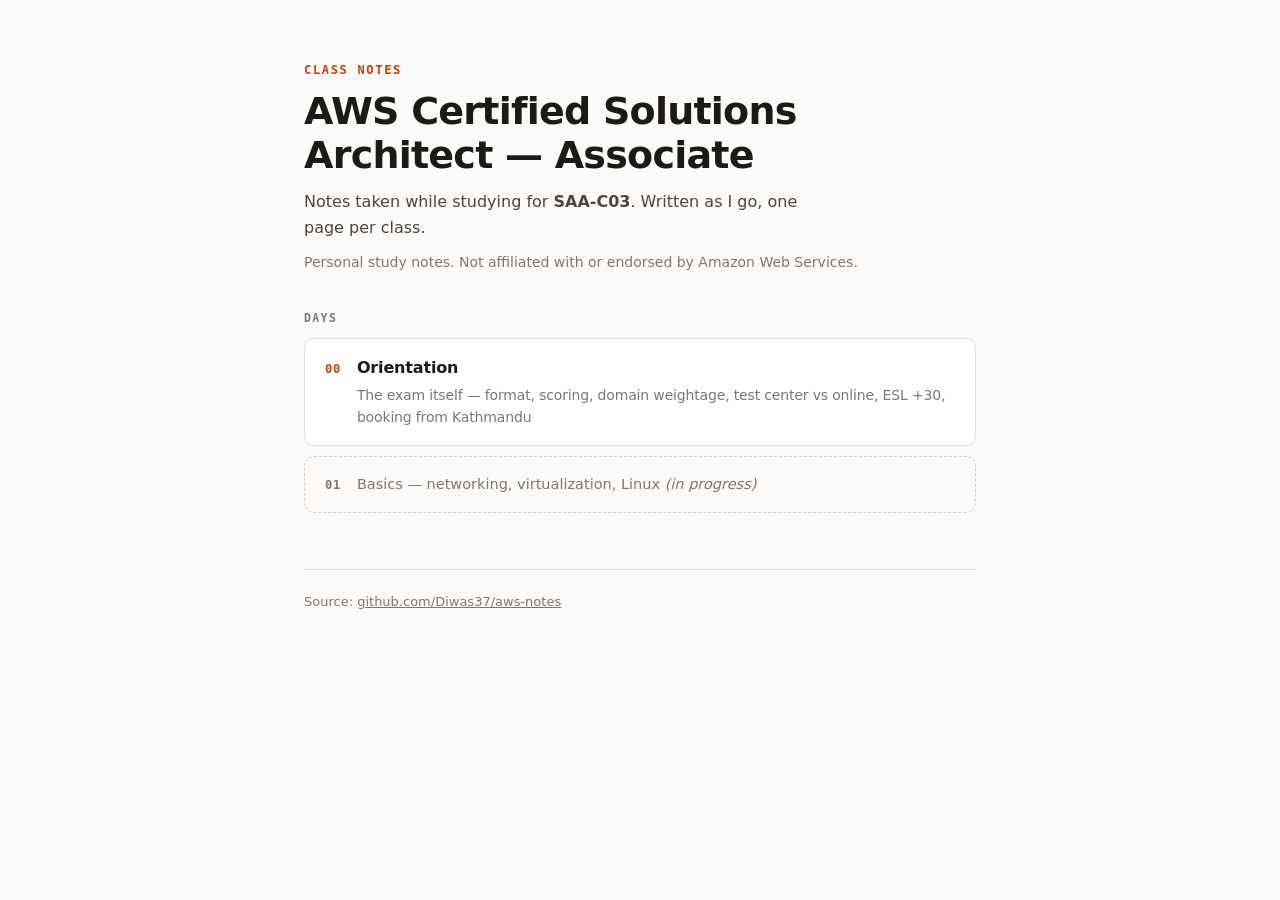
==== index.html @ 573d1ffc "Add Day 00 orientation notes for AWS SAA-C03 Covers exam format, scoring model, domain weightage, te" ====
<!doctype html>
<html lang="en">
<head>
<meta charset="utf-8">
<meta name="viewport" content="width=device-width, initial-scale=1">
<title>AWS SAA-C03 — Class Notes</title>
<style>
:root{
  --bg:#fbfaf8; --panel:#ffffff; --ink:#1c1a17; --ink-2:#4a4642; --ink-3:#7d7770;
  --line:#e5e0d8; --line-2:#d3ccc1; --accent:#c2410c; --accent-soft:#fff2ea;
  --mono:ui-monospace,"SF Mono",SFMono-Regular,Menlo,monospace;
}
@media (prefers-color-scheme:dark){
  :root:not([data-theme="light"]){
    --bg:#141312; --panel:#1c1b19; --ink:#f0ece6; --ink-2:#bdb6ac; --ink-3:#8b847a;
    --line:#2e2c28; --line-2:#403c36; --accent:#fb923c; --accent-soft:#2a1a10;
  }
}
:root[data-theme="dark"]{
  --bg:#141312; --panel:#1c1b19; --ink:#f0ece6; --ink-2:#bdb6ac; --ink-3:#8b847a;
  --line:#2e2c28; --line-2:#403c36; --accent:#fb923c; --accent-soft:#2a1a10;
}
*{box-sizing:border-box}
body{
  margin:0;background:var(--bg);color:var(--ink);
  font:16px/1.6 ui-sans-serif,system-ui,-apple-system,"Segoe UI",Inter,sans-serif;
  -webkit-font-smoothing:antialiased;
}
.wrap{max-width:720px;margin:0 auto;padding:64px 24px 96px}
.eyebrow{font:600 12px/1 var(--mono);letter-spacing:.14em;text-transform:uppercase;color:var(--accent);margin-bottom:14px}
h1{font-size:clamp(28px,5vw,38px);line-height:1.15;margin:0 0 12px;letter-spacing:-.02em}
.sub{color:var(--ink-2);margin:0 0 10px;max-width:52ch}
.note{color:var(--ink-3);font-size:14px;margin:0 0 40px}
h2{font:700 11.5px/1 var(--mono);letter-spacing:.12em;text-transform:uppercase;color:var(--ink-3);margin:40px 0 14px}
ul{list-style:none;padding:0;margin:0}
li{margin-bottom:10px}
a.day{
  display:flex;align-items:baseline;gap:16px;padding:16px 20px;
  border:1px solid var(--line);border-radius:10px;background:var(--panel);
  text-decoration:none;color:inherit;transition:border-color .12s,transform .12s;
}
a.day:hover{border-color:var(--accent);transform:translateX(2px)}
a.day .n{font:700 12px var(--mono);color:var(--accent);letter-spacing:.06em;flex:none;padding-top:2px}
a.day .t{font-weight:650;letter-spacing:-.01em}
a.day .d{display:block;font-weight:400;font-size:14px;color:var(--ink-3);margin-top:3px}
li.soon{
  display:flex;align-items:baseline;gap:16px;padding:16px 20px;
  border:1px dashed var(--line-2);border-radius:10px;color:var(--ink-3);font-size:14.5px;
}
li.soon .n{font:700 12px var(--mono);letter-spacing:.06em;flex:none;padding-top:2px}
footer{margin-top:56px;padding-top:22px;border-top:1px solid var(--line);font-size:13px;color:var(--ink-3)}
footer a{color:var(--ink-3)}
</style>
</head>
<body>
<div class="wrap">
  <div class="eyebrow">Class notes</div>
  <h1>AWS Certified Solutions Architect — Associate</h1>
  <p class="sub">Notes taken while studying for <strong>SAA-C03</strong>. Written as I go, one page per class.</p>
  <p class="note">Personal study notes. Not affiliated with or endorsed by Amazon Web Services.</p>

  <h2>Days</h2>
  <ul>
    <li>
      <a class="day" href="day-00-orientation.html">
        <span class="n">00</span>
        <span class="t">Orientation
          <span class="d">The exam itself — format, scoring, domain weightage, test center vs online, ESL +30, booking from Kathmandu</span>
        </span>
      </a>
    </li>
    <li class="soon"><span class="n">01</span><span>Basics — networking, virtualization, Linux <em>(in progress)</em></span></li>
  </ul>

  <footer>
    Source: <a href="https://github.com/Diwas37/aws-notes">github.com/Diwas37/aws-notes</a>
  </footer>
</div>
</body>
</html>
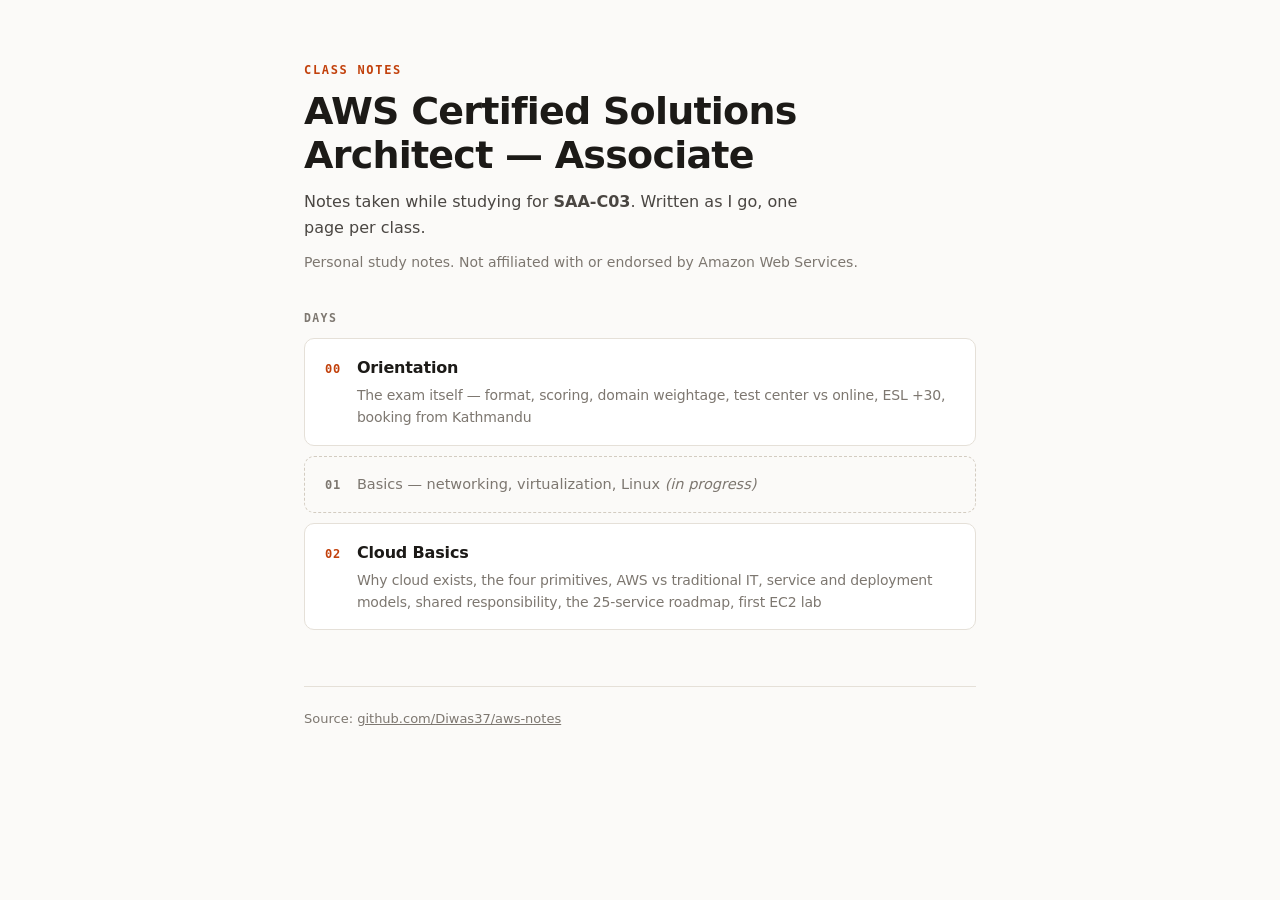
==== commit 9eea7adc: "Add Day 02 cloud basics, extract shared stylesheet, add imagery Day 02 covers the [02] Cloud Basic s" ====
--- a/index.html
+++ b/index.html
@@ -70,6 +70,14 @@
       </a>
     </li>
     <li class="soon"><span class="n">01</span><span>Basics — networking, virtualization, Linux <em>(in progress)</em></span></li>
+    <li>
+      <a class="day" href="day-02-cloud-basics.html">
+        <span class="n">02</span>
+        <span class="t">Cloud Basics
+          <span class="d">Why cloud exists, the four primitives, AWS vs traditional IT, service and deployment models, shared responsibility, the 25-service roadmap, first EC2 lab</span>
+        </span>
+      </a>
+    </li>
   </ul>
 
   <footer>
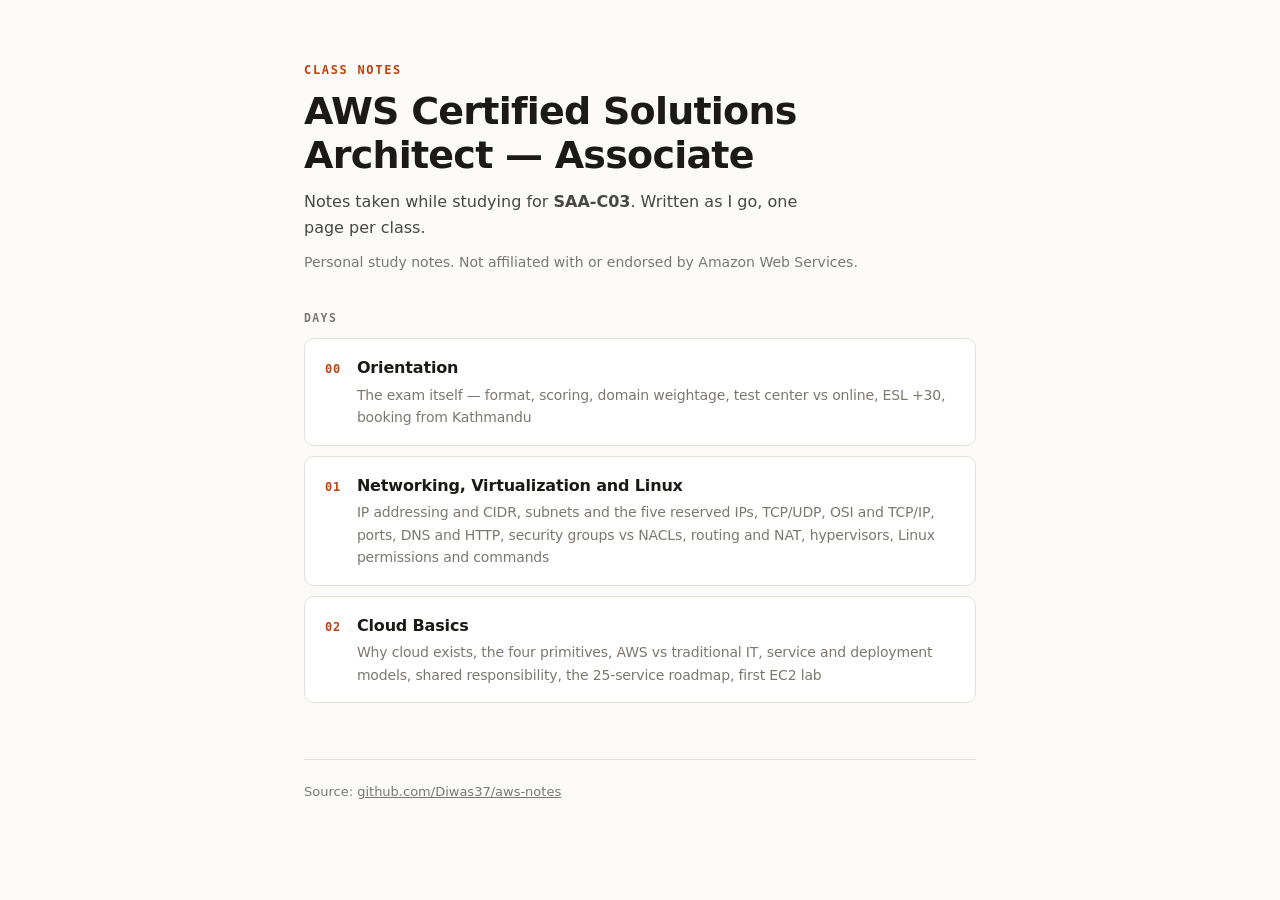
==== commit 3439f446: "Add Day 01: networking, virtualization and Linux Expands the [01] Basics outline from the class doc " ====
--- a/index.html
+++ b/index.html
@@ -69,7 +69,14 @@
         </span>
       </a>
     </li>
-    <li class="soon"><span class="n">01</span><span>Basics — networking, virtualization, Linux <em>(in progress)</em></span></li>
+    <li>
+      <a class="day" href="day-01-basics.html">
+        <span class="n">01</span>
+        <span class="t">Networking, Virtualization and Linux
+          <span class="d">IP addressing and CIDR, subnets and the five reserved IPs, TCP/UDP, OSI and TCP/IP, ports, DNS and HTTP, security groups vs NACLs, routing and NAT, hypervisors, Linux permissions and commands</span>
+        </span>
+      </a>
+    </li>
     <li>
       <a class="day" href="day-02-cloud-basics.html">
         <span class="n">02</span>
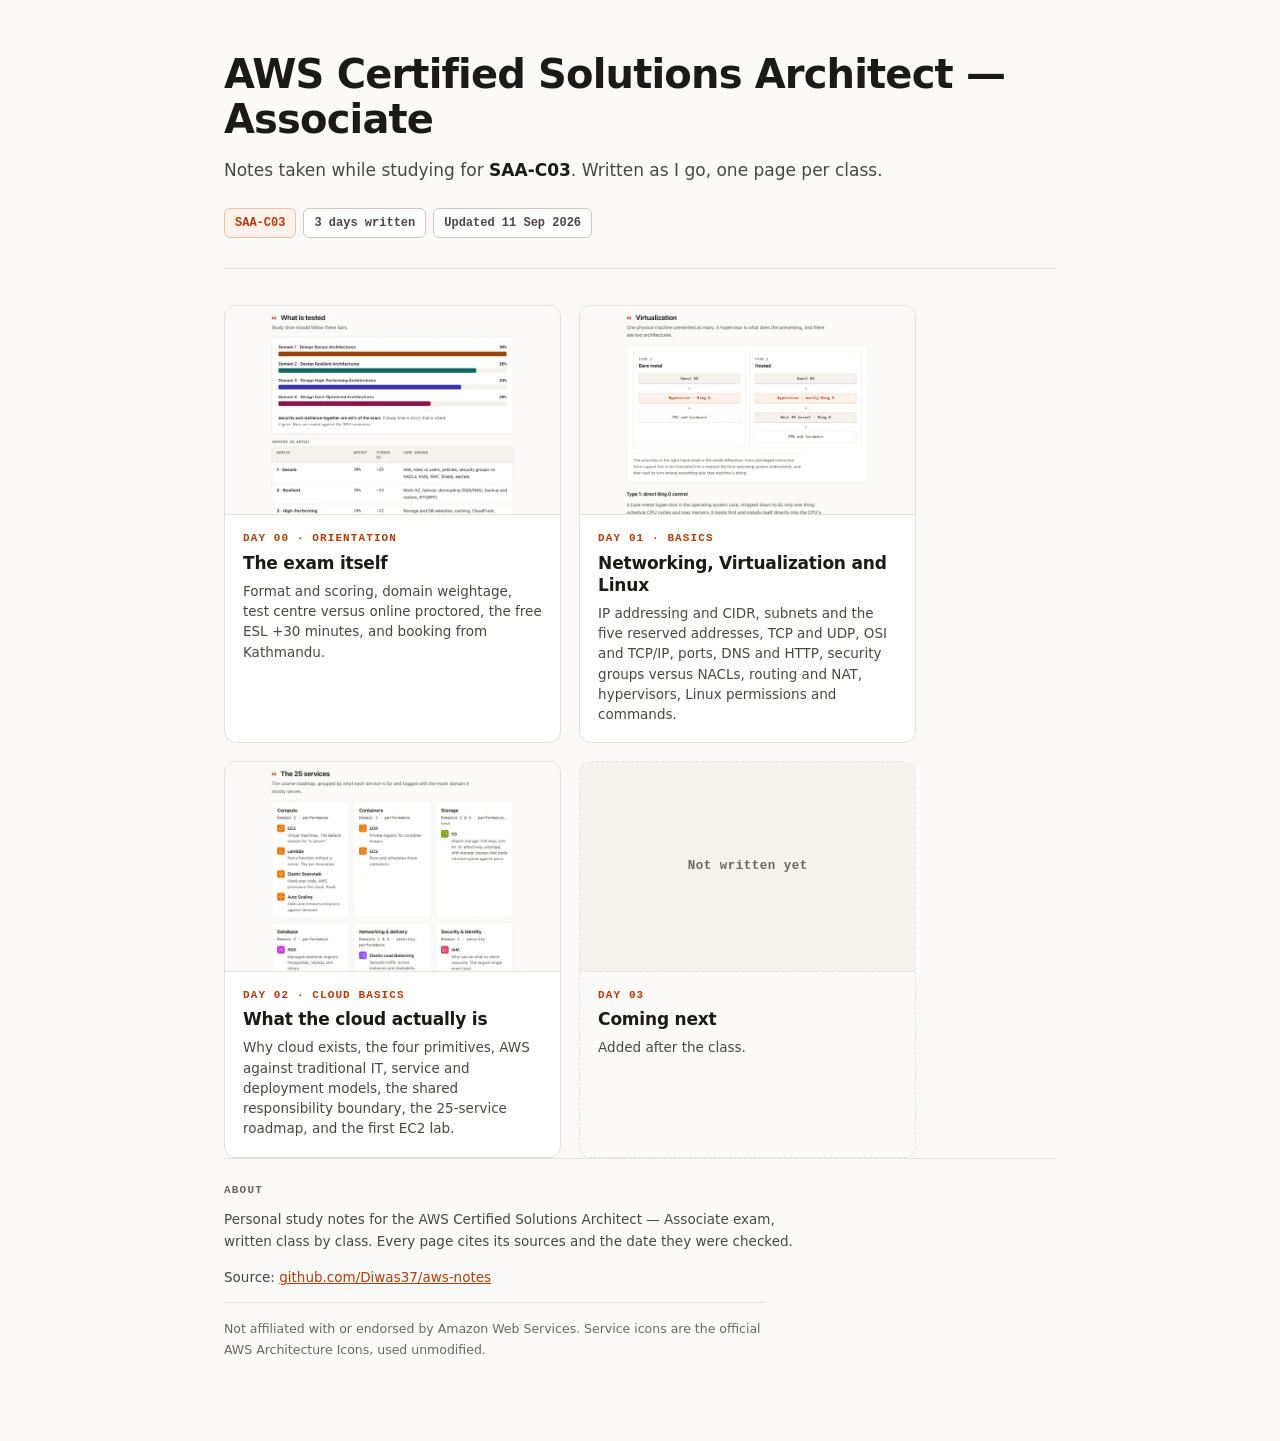
==== commit 68bd3e30: "Rebuild the index as a thumbnail gallery Each day is now a card with a real preview of its most dist" ====
--- a/index.html
+++ b/index.html
@@ -3,93 +3,93 @@
 <head>
 <meta charset="utf-8">
 <meta name="viewport" content="width=device-width, initial-scale=1">
+<meta name="color-scheme" content="light dark">
 <title>AWS SAA-C03 — Class Notes</title>
-<style>
-:root{
-  --bg:#fbfaf8; --panel:#ffffff; --ink:#1c1a17; --ink-2:#4a4642; --ink-3:#7d7770;
-  --line:#e5e0d8; --line-2:#d3ccc1; --accent:#c2410c; --accent-soft:#fff2ea;
-  --mono:ui-monospace,"SF Mono",SFMono-Regular,Menlo,monospace;
-}
-@media (prefers-color-scheme:dark){
-  :root:not([data-theme="light"]){
-    --bg:#141312; --panel:#1c1b19; --ink:#f0ece6; --ink-2:#bdb6ac; --ink-3:#8b847a;
-    --line:#2e2c28; --line-2:#403c36; --accent:#fb923c; --accent-soft:#2a1a10;
-  }
-}
-:root[data-theme="dark"]{
-  --bg:#141312; --panel:#1c1b19; --ink:#f0ece6; --ink-2:#bdb6ac; --ink-3:#8b847a;
-  --line:#2e2c28; --line-2:#403c36; --accent:#fb923c; --accent-soft:#2a1a10;
-}
-*{box-sizing:border-box}
-body{
-  margin:0;background:var(--bg);color:var(--ink);
-  font:16px/1.6 ui-sans-serif,system-ui,-apple-system,"Segoe UI",Inter,sans-serif;
-  -webkit-font-smoothing:antialiased;
-}
-.wrap{max-width:720px;margin:0 auto;padding:64px 24px 96px}
-.eyebrow{font:600 12px/1 var(--mono);letter-spacing:.14em;text-transform:uppercase;color:var(--accent);margin-bottom:14px}
-h1{font-size:clamp(28px,5vw,38px);line-height:1.15;margin:0 0 12px;letter-spacing:-.02em}
-.sub{color:var(--ink-2);margin:0 0 10px;max-width:52ch}
-.note{color:var(--ink-3);font-size:14px;margin:0 0 40px}
-h2{font:700 11.5px/1 var(--mono);letter-spacing:.12em;text-transform:uppercase;color:var(--ink-3);margin:40px 0 14px}
-ul{list-style:none;padding:0;margin:0}
-li{margin-bottom:10px}
-a.day{
-  display:flex;align-items:baseline;gap:16px;padding:16px 20px;
-  border:1px solid var(--line);border-radius:10px;background:var(--panel);
-  text-decoration:none;color:inherit;transition:border-color .12s,transform .12s;
-}
-a.day:hover{border-color:var(--accent);transform:translateX(2px)}
-a.day .n{font:700 12px var(--mono);color:var(--accent);letter-spacing:.06em;flex:none;padding-top:2px}
-a.day .t{font-weight:650;letter-spacing:-.01em}
-a.day .d{display:block;font-weight:400;font-size:14px;color:var(--ink-3);margin-top:3px}
-li.soon{
-  display:flex;align-items:baseline;gap:16px;padding:16px 20px;
-  border:1px dashed var(--line-2);border-radius:10px;color:var(--ink-3);font-size:14.5px;
-}
-li.soon .n{font:700 12px var(--mono);letter-spacing:.06em;flex:none;padding-top:2px}
-footer{margin-top:56px;padding-top:22px;border-top:1px solid var(--line);font-size:13px;color:var(--ink-3)}
-footer a{color:var(--ink-3)}
-</style>
+<link rel="stylesheet" href="notes.css">
 </head>
 <body>
+<a class="skip" href="#days">Skip to the day list</a>
 <div class="wrap">
-  <div class="eyebrow">Class notes</div>
+
+<header class="top" id="top">
   <h1>AWS Certified Solutions Architect — Associate</h1>
   <p class="sub">Notes taken while studying for <strong>SAA-C03</strong>. Written as I go, one page per class.</p>
-  <p class="note">Personal study notes. Not affiliated with or endorsed by Amazon Web Services.</p>
+  <div class="meta">
+    <span class="chip on">SAA-C03</span>
+    <span class="chip">3 days written</span>
+    <span class="chip">Updated 11 Sep 2026</span>
+  </div>
+</header>
 
-  <h2>Days</h2>
-  <ul>
-    <li>
-      <a class="day" href="day-00-orientation.html">
-        <span class="n">00</span>
-        <span class="t">Orientation
-          <span class="d">The exam itself — format, scoring, domain weightage, test center vs online, ESL +30, booking from Kathmandu</span>
-        </span>
-      </a>
-    </li>
-    <li>
-      <a class="day" href="day-01-basics.html">
-        <span class="n">01</span>
-        <span class="t">Networking, Virtualization and Linux
-          <span class="d">IP addressing and CIDR, subnets and the five reserved IPs, TCP/UDP, OSI and TCP/IP, ports, DNS and HTTP, security groups vs NACLs, routing and NAT, hypervisors, Linux permissions and commands</span>
-        </span>
-      </a>
-    </li>
-    <li>
-      <a class="day" href="day-02-cloud-basics.html">
-        <span class="n">02</span>
-        <span class="t">Cloud Basics
-          <span class="d">Why cloud exists, the four primitives, AWS vs traditional IT, service and deployment models, shared responsibility, the 25-service roadmap, first EC2 lab</span>
-        </span>
-      </a>
-    </li>
-  </ul>
+<main id="days">
 
-  <footer>
-    Source: <a href="https://github.com/Diwas37/aws-notes">github.com/Diwas37/aws-notes</a>
-  </footer>
+<ul class="days">
+  <li>
+    <a class="daycard" href="day-00-orientation.html">
+      <picture>
+        <source srcset="thumbs/day-00-dark.webp" media="(prefers-color-scheme: dark)">
+        <img class="shot" src="thumbs/day-00.webp" width="760" height="475" loading="lazy" decoding="async"
+             alt="Preview of the Day 00 page, showing the four exam domains as horizontal bars with their percentage weightings.">
+      </picture>
+      <span class="body">
+        <span class="num">Day 00 · Orientation</span>
+        <span class="t">The exam itself</span>
+        <span class="d">Format and scoring, domain weightage, test centre versus online proctored, the free ESL +30 minutes, and booking from Kathmandu.</span>
+      </span>
+    </a>
+  </li>
+
+  <li>
+    <a class="daycard" href="day-01-basics.html">
+      <picture>
+        <source srcset="thumbs/day-01-dark.webp" media="(prefers-color-scheme: dark)">
+        <img class="shot" src="thumbs/day-01.webp" width="760" height="475" loading="lazy" decoding="async"
+             alt="Preview of the Day 01 page, showing the Type 1 and Type 2 hypervisor stacks side by side.">
+      </picture>
+      <span class="body">
+        <span class="num">Day 01 · Basics</span>
+        <span class="t">Networking, Virtualization and Linux</span>
+        <span class="d">IP addressing and CIDR, subnets and the five reserved addresses, TCP and UDP, OSI and TCP/IP, ports, DNS and HTTP, security groups versus NACLs, routing and NAT, hypervisors, Linux permissions and commands.</span>
+      </span>
+    </a>
+  </li>
+
+  <li>
+    <a class="daycard" href="day-02-cloud-basics.html">
+      <picture>
+        <source srcset="thumbs/day-02-dark.webp" media="(prefers-color-scheme: dark)">
+        <img class="shot" src="thumbs/day-02.webp" width="760" height="475" loading="lazy" decoding="async"
+             alt="Preview of the Day 02 page, showing the 25-service roadmap as cards grouped by category with AWS service icons.">
+      </picture>
+      <span class="body">
+        <span class="num">Day 02 · Cloud Basics</span>
+        <span class="t">What the cloud actually is</span>
+        <span class="d">Why cloud exists, the four primitives, AWS against traditional IT, service and deployment models, the shared responsibility boundary, the 25-service roadmap, and the first EC2 lab.</span>
+      </span>
+    </a>
+  </li>
+
+  <li class="soon">
+    <div class="daycard">
+      <div class="placeholder">Not written yet</div>
+      <span class="body">
+        <span class="num">Day 03</span>
+        <span class="t">Coming next</span>
+        <span class="d">Added after the class.</span>
+      </span>
+    </div>
+  </li>
+</ul>
+
+</main>
+
+<footer>
+  <h2>About</h2>
+  <p>Personal study notes for the AWS Certified Solutions Architect — Associate exam, written class by class. Every page cites its sources and the date they were checked.</p>
+  <p>Source: <a href="https://github.com/Diwas37/aws-notes">github.com/Diwas37/aws-notes</a></p>
+  <p class="disc">Not affiliated with or endorsed by Amazon Web Services. Service icons are the official AWS Architecture Icons, used unmodified.</p>
+</footer>
+
 </div>
 </body>
 </html>
--- a/notes.css
+++ b/notes.css
@@ -0,0 +1,523 @@
+
+:root{
+  --bg:#fbfaf8; --panel:#ffffff; --sunk:#f5f2ed;
+  --ink:#1c1a17; --ink-2:#4a4642; --ink-3:#6b665e;
+  --line:#e5e0d8; --line-2:#cfc7bb; --swatch-line:#8f877c;
+  --accent:#b03c09; --accent-soft:#fdf1ea; --accent-line:#e8c3ac;
+
+  --d1:#9a4508; --d2:#0f6a63; --d3:#3b34b0; --d4:#8f1147;
+  --on-domain:#ffffff;
+
+  --good:#136c36; --good-soft:#ecf7ef; --good-line:#bcdfc7;
+  --note:#1a4bb8; --note-soft:#eef3fd; --note-line:#c3d3f2;
+  --caution:#8a5300; --caution-soft:#fdf4e3; --caution-line:#e8d3a8;
+  --danger:#a81f1f; --danger-soft:#fdf0ef; --danger-line:#eec4c1;
+
+  --mono:ui-monospace,"SF Mono",SFMono-Regular,Menlo,Consolas,monospace;
+  --sans:ui-sans-serif,system-ui,-apple-system,"Segoe UI",Inter,sans-serif;
+  --measure:68ch;
+}
+@media (prefers-color-scheme:dark){
+  :root:not([data-theme="light"]){
+    --bg:#141312; --panel:#1c1b19; --sunk:#232120;
+    --ink:#f0ece6; --ink-2:#c4bdb3; --ink-3:#948d82;
+    --line:#2e2c28; --line-2:#403c36; --swatch-line:#5f584f;
+    --accent:#fb923c; --accent-soft:#2a1a10; --accent-line:#5a3a20;
+
+    --d1:#f0a44a; --d2:#4fb3a5; --d3:#9095f7; --d4:#ec84b0;
+    --on-domain:#141312;
+
+    --good:#5cd68a; --good-soft:#12241a; --good-line:#2b5138;
+    --note:#88aefb; --note-soft:#141c2e; --note-line:#2c3f66;
+    --caution:#f0c250; --caution-soft:#241f0e; --caution-line:#4e421d;
+    --danger:#fa8a83; --danger-soft:#2a1513; --danger-line:#5c2c28;
+  }
+}
+:root[data-theme="dark"]{
+  --bg:#141312; --panel:#1c1b19; --sunk:#232120;
+  --ink:#f0ece6; --ink-2:#c4bdb3; --ink-3:#948d82;
+  --line:#2e2c28; --line-2:#403c36; --swatch-line:#5f584f;
+  --accent:#fb923c; --accent-soft:#2a1a10; --accent-line:#5a3a20;
+
+  --d1:#f0a44a; --d2:#4fb3a5; --d3:#9095f7; --d4:#ec84b0;
+  --on-domain:#141312;
+
+  --good:#5cd68a; --good-soft:#12241a; --good-line:#2b5138;
+  --note:#88aefb; --note-soft:#141c2e; --note-line:#2c3f66;
+  --caution:#f0c250; --caution-soft:#241f0e; --caution-line:#4e421d;
+  --danger:#fa8a83; --danger-soft:#2a1513; --danger-line:#5c2c28;
+}
+
+*{box-sizing:border-box}
+html{scroll-behavior:smooth}
+@media (prefers-reduced-motion:reduce){html{scroll-behavior:auto}}
+body{
+  margin:0;background:var(--bg);color:var(--ink);
+  font:16px/1.65 var(--sans);-webkit-font-smoothing:antialiased;
+}
+.wrap{max-width:880px;margin:0 auto;padding:0 24px 80px}
+p,ul,ol,.thesis{max-width:var(--measure)}
+
+a{color:var(--accent)}
+a:focus-visible,[tabindex]:focus-visible,summary:focus-visible{
+  outline:2px solid var(--accent);outline-offset:3px;border-radius:3px
+}
+.skip{
+  position:absolute;left:-9999px;top:0;background:var(--panel);color:var(--ink);
+  padding:12px 18px;border:1px solid var(--accent);border-radius:0 0 8px 0;z-index:10
+}
+.skip:focus{left:0}
+
+/* ---------- header ---------- */
+header.top{border-bottom:1px solid var(--line);margin-bottom:36px;padding:52px 0 30px}
+h1{font-size:clamp(29px,5vw,40px);line-height:1.12;margin:0 0 14px;letter-spacing:-.021em;max-width:30ch}
+.sub{color:var(--ink-2);font-size:17px;margin:0}
+.meta{display:flex;flex-wrap:wrap;gap:7px;margin-top:24px;max-width:none}
+.chip{
+  font:600 12px/1.35 var(--mono);padding:6px 10px;
+  border:1px solid var(--line-2);border-radius:6px;color:var(--ink-2);background:var(--panel)
+}
+.chip.on{border-color:var(--accent-line);color:var(--accent);background:var(--accent-soft);font-weight:700}
+
+/* ---------- do-this-week panel ---------- */
+.now{
+  border:1px solid var(--accent-line);background:var(--accent-soft);
+  border-radius:10px;padding:22px 24px;margin:0 0 34px
+}
+.now h2{
+  font-size:17px;font-weight:700;letter-spacing:-.01em;margin:0 0 4px;
+  color:var(--ink);text-transform:none;font-family:var(--sans)
+}
+.now p.lede{font-size:14px;color:var(--ink-2);margin:0 0 16px}
+.now ol{margin:0;padding-left:0;list-style:none;counter-reset:n;max-width:none}
+.now li{
+  counter-increment:n;position:relative;padding:0 0 11px 34px;font-size:15px;color:var(--ink-2)
+}
+.now li:last-child{padding-bottom:0}
+.now li::before{
+  content:counter(n);position:absolute;left:0;top:1px;width:22px;height:22px;border-radius:5px;
+  background:var(--accent);color:var(--bg);font:700 11px/22px var(--mono);text-align:center
+}
+.now li b{color:var(--ink);font-weight:650}
+.now a{font-size:13px;white-space:nowrap}
+
+/* ---------- toc ---------- */
+nav.toc{margin:0 0 46px;border-top:1px solid var(--line);padding-top:20px}
+nav.toc h2{
+  font:700 11px/1 var(--mono);letter-spacing:.11em;text-transform:uppercase;
+  color:var(--ink-3);margin:0 0 12px
+}
+nav.toc ol{list-style:none;padding:0;margin:0;columns:2;column-gap:32px;max-width:none}
+nav.toc li{margin-bottom:7px;break-inside:avoid;font-size:14px}
+nav.toc a{text-decoration:none;color:var(--ink-2);display:flex;gap:10px}
+nav.toc a:hover{color:var(--accent)}
+nav.toc .n{font:600 12px/1.5 var(--mono);color:var(--ink-3);flex:none}
+@media(max-width:620px){nav.toc ol{columns:1}}
+
+/* ---------- sections ---------- */
+section{margin:0 0 54px;scroll-margin-top:16px}
+h2{font-size:24px;font-weight:650;letter-spacing:-.017em;margin:0 0 6px;line-height:1.25}
+h2 .n{
+  font:700 14px/1 var(--mono);color:var(--accent);
+  display:inline-block;min-width:1.9em;vertical-align:2px
+}
+.thesis{color:var(--ink-2);font-size:16px;margin:0 0 20px}
+h3{font-size:16px;font-weight:650;margin:26px 0 10px;letter-spacing:-.01em}
+p{margin:0 0 14px;color:var(--ink-2)}
+strong{color:var(--ink);font-weight:650}
+.fine{font-size:13px;color:var(--ink-3);margin-top:-6px}
+
+/* ---------- tables ---------- */
+.tw{overflow-x:auto;margin:0 0 18px}
+table{
+  border-collapse:separate;border-spacing:0;width:100%;font-size:14.5px;
+  border:1px solid var(--line);border-radius:10px;background:var(--panel);overflow:hidden
+}
+caption{
+  text-align:left;padding:0 2px 8px;font:700 11px/1.4 var(--mono);
+  letter-spacing:.09em;text-transform:uppercase;color:var(--ink-3)
+}
+th,td{text-align:left;padding:11px 16px;border-bottom:1px solid var(--line);vertical-align:top}
+caption+*>tr:first-child>*,thead+tbody>tr:first-child>*{border-top:none}
+thead th{
+  font:700 11.5px/1.4 var(--mono);letter-spacing:.07em;text-transform:uppercase;
+  color:var(--ink-3);background:var(--sunk)
+}
+tbody tr:last-child td,tbody tr:last-child th{border-bottom:none}
+th[scope=row]{font-weight:650;color:var(--ink);width:32%}
+.mono{font-family:var(--mono);font-size:13.5px}
+.big{font-family:var(--mono);font-weight:700;font-size:16px;color:var(--accent)}
+
+/* level pill inside the traps table */
+.lvl{
+  display:inline-block;font:700 11px/1.3 var(--mono);letter-spacing:.08em;
+  padding:4px 8px;border-radius:4px;border:1px solid;white-space:nowrap
+}
+.lvl.danger{color:var(--danger);border-color:var(--danger-line);background:var(--danger-soft)}
+.lvl.caution{color:var(--caution);border-color:var(--caution-line);background:var(--caution-soft)}
+
+/* ---------- callouts ---------- */
+.call{
+  border:1px solid;border-radius:9px;padding:15px 18px;margin:0 0 18px;
+  font-size:14.5px;max-width:none
+}
+.call>*{max-width:var(--measure)}
+.call p{margin:0 0 9px;color:var(--ink-2)}
+.call p:last-child{margin:0}
+.call .lbl{display:block;font:700 13.5px/1.5 var(--sans);letter-spacing:0;margin-bottom:9px}
+.call .lbl .tag{
+  display:inline-block;padding:3px 8px;margin-right:9px;border-radius:4px;
+  border:1px solid currentColor;font:700 11px/1.4 var(--mono);
+  letter-spacing:.08em;text-transform:uppercase;vertical-align:1px
+}
+.call.note{border-color:var(--note-line);background:var(--note-soft)}
+.call.note .lbl{color:var(--note)}
+.call.caution{border-color:var(--caution-line);background:var(--caution-soft)}
+.call.caution .lbl{color:var(--caution)}
+.call.danger{border-color:var(--danger-line);background:var(--danger-soft)}
+.call.danger .lbl{color:var(--danger)}
+.call.good{border-color:var(--good-line);background:var(--good-soft)}
+.call.good .lbl{color:var(--good)}
+
+/* ---------- figures ---------- */
+figure{margin:0 0 20px;padding:22px;border:1px solid var(--line);border-radius:10px;background:var(--panel)}
+figcaption{
+  margin-top:16px;padding-top:13px;border-top:1px solid var(--line);
+  font-size:13.5px;color:var(--ink-2);max-width:var(--measure)
+}
+
+/* question grid */
+.qgrid{display:grid;grid-template-columns:repeat(10,1fr);gap:5px}
+.qgrid i{aspect-ratio:1;border-radius:3px;display:block;print-color-adjust:exact;-webkit-print-color-adjust:exact}
+.qgrid i.s{background:var(--accent)}
+.qgrid i.u{background:transparent;border:1.5px dashed var(--swatch-line)}
+.legend{display:flex;flex-wrap:wrap;gap:8px 20px;margin-top:16px;font-size:13.5px;color:var(--ink-2)}
+.legend span{display:flex;align-items:center;gap:8px}
+.sw{width:13px;height:13px;border-radius:3px;flex:none;print-color-adjust:exact;-webkit-print-color-adjust:exact}
+.sw.s{background:var(--accent)}
+.sw.u{border:1.5px dashed var(--swatch-line)}
+
+/* score scale */
+.scale{margin:6px 0 0}
+.scale .track{display:flex;height:30px;border-radius:5px;overflow:hidden;border:1px solid var(--line-2)}
+.scale .fail,.scale .pass{
+  display:flex;align-items:center;justify-content:center;
+  font:700 11.5px/1 var(--mono);letter-spacing:.09em;print-color-adjust:exact;-webkit-print-color-adjust:exact
+}
+.scale .fail{width:68.9%;background:var(--danger-soft);color:var(--danger);border-right:2px solid var(--good)}
+.scale .pass{width:31.1%;background:var(--good-soft);color:var(--good)}
+.scale .marks{display:flex;justify-content:space-between;margin-top:8px;font:600 12px/1 var(--mono);color:var(--ink-3)}
+.scale .thresh{
+  margin-top:9px;font:700 12px/1 var(--mono);color:var(--good);
+  padding-left:calc(68.9% - 3.4em)
+}
+@media(max-width:560px){.scale .thresh{padding-left:0}}
+
+/* domain bars */
+.bars{display:flex;flex-direction:column;gap:14px}
+.bars .row{display:grid;grid-template-columns:1fr auto;gap:4px 12px;align-items:baseline}
+.bars .name{font-size:14px;font-weight:600;color:var(--ink)}
+.bars .pct{font:700 14px/1 var(--mono);color:var(--ink)}
+.bars .track{grid-column:1/-1;height:16px;border-radius:4px;background:var(--sunk);overflow:hidden}
+.bars .fill{height:100%;border-radius:4px;print-color-adjust:exact;-webkit-print-color-adjust:exact}
+
+/* esl timeline */
+.tl{display:flex;flex-direction:column;gap:16px}
+.tl .row{display:grid;grid-template-columns:1fr auto;gap:5px 12px;align-items:baseline}
+.tl .name{font-size:14px;font-weight:600;color:var(--ink)}
+.tl .val{font:700 14px/1 var(--mono);color:var(--ink)}
+.tl .track{grid-column:1/-1;display:flex;height:18px;border-radius:4px;overflow:hidden;background:var(--sunk)}
+.tl .base,.tl .extra{print-color-adjust:exact;-webkit-print-color-adjust:exact;display:flex;align-items:center;padding-left:9px;font:700 11px/1 var(--mono)}
+.tl .base{background:var(--ink-3)}
+.tl .row.on .base{background:var(--accent)}
+.tl .extra{background:var(--good);color:var(--bg)}
+
+/* ---------- cards ---------- */
+.cols{display:grid;grid-template-columns:1fr 1fr;gap:14px;margin:0 0 18px}
+@media(max-width:640px){.cols{grid-template-columns:1fr}}
+.card{border:1px solid var(--line);border-radius:10px;padding:18px;background:var(--panel)}
+.card h3{margin:0 0 13px;font-size:16px;letter-spacing:-.01em}
+.card h3 .w{display:block;font:700 11px/1.6 var(--mono);letter-spacing:.09em;text-transform:uppercase;color:var(--ink-3)}
+.card ul{margin:0;padding-left:17px;font-size:14px;color:var(--ink-2)}
+.card li{margin-bottom:8px}
+.card li:last-child{margin-bottom:0}
+
+/* ---------- lists ---------- */
+ol.steps{counter-reset:s;list-style:none;padding:0;margin:0 0 18px}
+ol.steps li{counter-increment:s;position:relative;padding:0 0 14px 38px;font-size:14.5px;color:var(--ink-2)}
+ol.steps li::before{
+  content:counter(s);position:absolute;left:0;top:0;width:24px;height:24px;border-radius:5px;
+  background:var(--accent-soft);color:var(--accent);font:700 11.5px/22px var(--mono);
+  text-align:center;border:1px solid var(--accent-line)
+}
+ol.steps li b{color:var(--ink)}
+ul.tick{list-style:none;padding:0;margin:0 0 18px}
+ul.tick li{position:relative;padding:0 0 10px 24px;font-size:14.5px;color:var(--ink-2)}
+ul.tick li::before{content:"";position:absolute;left:2px;top:.62em;width:7px;height:7px;border-radius:50%;background:var(--accent)}
+
+.top-link{display:inline-block;margin-top:6px;font:600 12px/1 var(--mono);color:var(--ink-3);text-decoration:none}
+.top-link:hover{color:var(--accent)}
+
+footer{border-top:1px solid var(--line);padding-top:26px;font-size:13.5px;color:var(--ink-2)}
+footer h2{font:700 11px/1 var(--mono);letter-spacing:.11em;text-transform:uppercase;color:var(--ink-3);margin:0 0 12px}
+footer ol{padding-left:20px;margin:0 0 20px}
+footer li{margin-bottom:6px}
+footer .disc{font-size:12.5px;color:var(--ink-3);border-top:1px solid var(--line);padding-top:16px;margin:0}
+
+/* ---------- mobile: stack tables ---------- */
+@media(max-width:640px){
+  .wrap{padding:0 18px 64px}
+  section{margin-bottom:44px}
+  .tw{border:none;border-radius:0;background:none;overflow:visible}
+  table,tbody,tr,td,th,caption{display:block;width:auto}
+  table{border:none;background:none;border-radius:0;overflow:visible}
+  thead{position:absolute;width:1px;height:1px;overflow:hidden;clip:rect(0 0 0 0);white-space:nowrap}
+  caption{padding:0 0 10px}
+  tbody tr{
+    border:1px solid var(--line);border-radius:9px;background:var(--panel);
+    padding:4px 0;margin-bottom:10px
+  }
+  tbody tr:last-child{margin-bottom:0}
+  td,th[scope=row]{border-bottom:none;padding:7px 15px;width:auto}
+  th[scope=row]{padding-top:12px;font-size:15px}
+  /* label each cell in the 3-col tables */
+  td[data-l]::before{
+    content:attr(data-l);display:block;font:700 10px/1.5 var(--mono);
+    letter-spacing:.09em;text-transform:uppercase;color:var(--ink-3);margin-bottom:2px
+  }
+  td:last-child{padding-bottom:12px}
+}
+
+/* ---------- print ---------- */
+@media print{
+  :root,:root[data-theme="dark"]{
+    --bg:#fff; --panel:#fff; --sunk:#f2f2f2;
+    --ink:#000; --ink-2:#1a1a1a; --ink-3:#4a4a4a;
+    --line:#c9c9c9; --line-2:#9a9a9a; --swatch-line:#666;
+    --accent:#8a2f06; --accent-soft:#fbf1eb; --accent-line:#c9a084;
+    --d1:#8a3d07; --d2:#0d5c56; --d3:#332c9c; --d4:#7d0f3e; --on-domain:#fff;
+    --good:#0d5a2c; --good-soft:#eef6f0; --good-line:#a8c9b3;
+    --note:#123a94; --note-soft:#eef2fb; --note-line:#aec2ea;
+    --caution:#6d4200; --caution-soft:#fbf5e8; --caution-line:#d8c197;
+    --danger:#8c1616; --danger-soft:#fcf0ef; --danger-line:#dfb3af;
+  }
+  body{font-size:10.5pt;background:#fff}
+  .wrap{max-width:none;padding:0}
+  .skip,nav.toc,.top-link{display:none}
+  a{color:#000;text-decoration:underline}
+  footer a[href^="http"]::after{content:" (" attr(href) ")";font:400 8.5pt var(--mono);color:#444;word-break:break-all}
+  figure,.call,.card,.now,tbody tr,.tw{break-inside:avoid}
+  h2,h3{break-after:avoid}
+  section{break-inside:auto}
+  *{print-color-adjust:exact;-webkit-print-color-adjust:exact}
+}
+
+/* ============================================================
+   Components added for Day 02
+   ============================================================ */
+
+/* responsibility pills — extends .lvl */
+.lvl.you{color:var(--accent);border-color:var(--accent-line);background:var(--accent-soft)}
+.lvl.prov{color:var(--good);border-color:var(--good-line);background:var(--good-soft)}
+
+/* three-up card grid */
+.cols.three{grid-template-columns:repeat(3,1fr)}
+@media(max-width:860px){.cols.three{grid-template-columns:repeat(2,1fr)}}
+@media(max-width:640px){.cols.three{grid-template-columns:1fr}}
+
+/* service group cards */
+.card .dom{
+  display:block;font:600 13px/1.5 var(--mono);letter-spacing:.01em;
+  color:var(--ink-3);margin-top:3px
+}
+dl.svc{margin:0;font-size:14px}
+dl.svc dt{font-weight:650;color:var(--ink);margin-top:11px}
+dl.svc dt:first-child{margin-top:0}
+dl.svc dd{margin:1px 0 0;color:var(--ink-2);font-size:13.5px;line-height:1.5}
+
+/* terminal transcript */
+.term{
+  --tbg:#1a1917; --tfg:#e8e3da; --tdim:#9a938a; --tcmd:#f5b26b; --tout:#b9d8c0;
+  background:var(--tbg);color:var(--tfg);border:1px solid var(--line);
+  border-radius:9px;padding:16px 18px;margin:0 0 8px;
+  font:13px/1.75 var(--mono);overflow-x:auto;white-space:pre;tab-size:2;
+  print-color-adjust:exact;-webkit-print-color-adjust:exact
+}
+.term b{color:var(--tcmd);font-weight:700}
+.term i{color:var(--tout);font-style:normal}
+.term u{color:var(--tdim);text-decoration:none}
+.term-cap{font-size:13px;color:var(--ink-3);margin:0 0 18px}
+
+/* boundary summary strip */
+.tally{display:flex;flex-wrap:wrap;gap:10px;margin:0 0 18px;max-width:none}
+.tally>div{
+  flex:1 1 150px;border:1px solid var(--line);border-radius:9px;
+  padding:13px 15px;background:var(--panel)
+}
+.tally .m{font:700 11px/1.5 var(--mono);letter-spacing:.07em;text-transform:uppercase;color:var(--ink-3)}
+.tally .v{font:700 21px/1.25 var(--mono);color:var(--accent);margin-top:3px}
+.tally .d{font-size:13px;color:var(--ink-2);margin-top:2px}
+
+@media print{
+  .term{--tbg:#fff;--tfg:#000;--tdim:#555;--tcmd:#8a2f06;--tout:#0d5a2c;border-color:#9a9a9a}
+}
+
+/* ============================================================
+   Service icons and diagrams
+   ============================================================ */
+
+.ico{width:26px;height:26px;flex:none;border-radius:5px;display:block}
+.ico-sm{width:20px;height:20px;flex:none;border-radius:4px;vertical-align:-5px;margin-right:7px;display:inline-block}
+
+dl.svc dt{display:flex;align-items:center;gap:10px}
+dl.svc dd{margin-left:36px}
+
+/* icon strip under a card heading */
+.iconrow{display:flex;flex-wrap:wrap;gap:8px;margin:0 0 14px}
+.iconrow img{width:30px;height:30px;border-radius:6px}
+
+/* capacity vs demand chart */
+.chart{display:block;width:100%;max-width:520px;height:auto;margin:0 auto}
+.chart .grid{stroke:var(--line);stroke-width:1}
+.chart .axis{stroke:var(--line-2);stroke-width:1.5}
+.chart .demand{fill:none;stroke:var(--accent);stroke-width:2.5;stroke-linejoin:round}
+.chart .cap{fill:none;stroke:var(--ink-2);stroke-width:2;stroke-dasharray:5 3}
+.chart .waste{fill:var(--caution);opacity:.16}
+.chart .short{fill:var(--danger);opacity:.38}
+.chart .flex{fill:var(--good);opacity:.16}
+
+/* nested region / AZ diagram */
+.region{
+  border:1.5px solid var(--accent-line);border-radius:11px;background:var(--accent-soft);
+  padding:14px;max-width:none
+}
+.region>.rlabel{
+  font:700 11.5px/1.4 var(--mono);letter-spacing:.07em;text-transform:uppercase;
+  color:var(--accent);margin-bottom:11px;display:block
+}
+.azs{display:grid;grid-template-columns:repeat(3,1fr);gap:10px}
+@media(max-width:560px){.azs{grid-template-columns:1fr}}
+.az{border:1.5px dashed var(--swatch-line);border-radius:9px;padding:11px;background:var(--panel)}
+.az .azn{font:700 12px/1.4 var(--mono);color:var(--ink);display:block;margin-bottom:8px}
+.az .dc{
+  border:1px solid var(--line-2);border-radius:5px;background:var(--sunk);
+  padding:6px 9px;margin-bottom:5px;font:600 12.5px/1.45 var(--mono);color:var(--ink-2)
+}
+.az .dc:last-child{margin-bottom:0}
+
+/* photographs */
+figure img.photo{
+  width:100%;height:auto;display:block;border-radius:8px;
+  border:1px solid var(--line);background:var(--sunk)
+}
+figure .credit{
+  font:400 12.5px/1.5 var(--sans);color:var(--ink-3);margin-top:9px
+}
+figure .credit a{color:var(--ink-3)}
+@media print{ figure img.photo{max-height:62mm;object-fit:cover} }
+
+/* cloud provider row */
+.provs{display:grid;grid-template-columns:repeat(5,1fr);gap:11px;margin:0}
+@media(max-width:780px){.provs{grid-template-columns:repeat(3,1fr)}}
+@media(max-width:470px){.provs{grid-template-columns:repeat(2,1fr)}}
+.prov{
+  border:1px solid var(--line);border-radius:9px;padding:15px 12px;
+  background:var(--panel);text-align:center
+}
+.prov img{height:38px;width:auto;max-width:100%;display:block;margin:0 auto 11px}
+.prov .pn{display:block;font-weight:650;font-size:14px;color:var(--ink);letter-spacing:-.005em}
+.prov .pd{display:block;font-size:12.5px;color:var(--ink-2);margin-top:5px;line-height:1.45}
+.prov.lead{border-color:var(--accent-line);background:var(--accent-soft)}
+.prov.lead .pn{color:var(--accent)}
+
+/* ============================================================
+   Components added for Day 01
+   ============================================================ */
+
+/* 32-bit address diagram */
+.bits{margin:0;overflow-x:auto}
+.bitrow{display:flex;gap:6px;min-width:min-content;align-items:stretch}
+.oct{
+  flex:1 1 0;min-width:96px;text-align:center;border-radius:7px;padding:9px 6px;
+  font:700 13px/1.5 var(--mono);border:1px solid
+}
+.oct .dec{display:block;font-size:16px;margin-bottom:2px}
+.oct.net{background:var(--accent-soft);color:var(--accent);border-color:var(--accent-line)}
+.oct.host{background:var(--good-soft);color:var(--good);border-color:var(--good-line)}
+.bitkey{display:flex;gap:6px;margin-top:7px;min-width:min-content}
+.bitkey span{
+  flex:1 1 0;min-width:96px;text-align:center;
+  font:600 12.5px/1.4 var(--mono);color:var(--ink-3)
+}
+
+/* vertical layer stack, used for hypervisor comparison */
+.stack{display:flex;flex-direction:column;gap:5px;margin:0}
+.stack div{
+  border:1px solid var(--line-2);border-radius:6px;background:var(--sunk);
+  padding:8px 12px;font:600 12.5px/1.45 var(--mono);color:var(--ink-2);text-align:center
+}
+.stack div.hi{background:var(--accent-soft);border-color:var(--accent-line);color:var(--accent)}
+.stack div.hw{background:var(--panel);border-style:dashed;color:var(--ink-3)}
+.stack .arrow{border:none;background:none;padding:1px;color:var(--ink-3);font-size:13px}
+
+/* permission octal breakdown */
+.perm{display:flex;gap:9px;flex-wrap:wrap;margin:0 0 6px}
+.perm>div{
+  flex:1 1 150px;border:1px solid var(--line);border-radius:9px;
+  background:var(--panel);padding:13px 15px;text-align:center
+}
+.perm .who{font:700 11px/1.4 var(--mono);letter-spacing:.08em;text-transform:uppercase;color:var(--ink-3)}
+.perm .rwx{font:700 21px/1.3 var(--mono);color:var(--accent);margin:5px 0 3px;letter-spacing:.12em}
+.perm .num{font:700 14px/1.3 var(--mono);color:var(--ink)}
+.perm .sum{font-size:12.5px;color:var(--ink-2);margin-top:3px}
+
+/* routing flow: subnet boxes with a route line */
+.subnetbox{border:1.5px solid var(--line-2);border-radius:9px;padding:12px;background:var(--panel)}
+.subnetbox.pub{border-color:var(--good-line);background:var(--good-soft)}
+.subnetbox.priv{border-color:var(--note-line);background:var(--note-soft)}
+.subnetbox .sn{font:700 12px/1.4 var(--mono);color:var(--ink);display:block;margin-bottom:7px}
+.subnetbox .rt{font:600 12.5px/1.5 var(--mono);color:var(--ink-2);display:block;margin-top:7px}
+.subnetbox img{height:26px;width:auto;vertical-align:-7px;margin-right:6px}
+
+/* ============================================================
+   Index: day cards with thumbnails
+   ============================================================ */
+
+.days{list-style:none;padding:0;margin:0;display:grid;gap:18px;grid-template-columns:repeat(2,1fr)}
+@media(max-width:700px){.days{grid-template-columns:1fr}}
+.days>li{margin:0}
+
+.daycard{
+  display:flex;flex-direction:column;height:100%;
+  border:1px solid var(--line);border-radius:12px;background:var(--panel);
+  text-decoration:none;color:inherit;overflow:hidden;
+  transition:border-color .13s ease, transform .13s ease, box-shadow .13s ease
+}
+.daycard:hover{
+  border-color:var(--accent-line);transform:translateY(-2px);
+  box-shadow:0 6px 20px -10px rgba(0,0,0,.28)
+}
+@media(prefers-reduced-motion:reduce){.daycard{transition:none}.daycard:hover{transform:none}}
+.daycard picture{display:block}
+.daycard .shot{
+  display:block;width:100%;height:auto;aspect-ratio:8/5;object-fit:cover;object-position:top center;
+  border-bottom:1px solid var(--line);background:var(--sunk)
+}
+.daycard .body{padding:16px 18px 18px;display:flex;flex-direction:column;flex:1}
+.daycard .num{
+  font:700 11px/1.4 var(--mono);letter-spacing:.1em;text-transform:uppercase;
+  color:var(--accent);display:block;margin-bottom:5px
+}
+.daycard .t{font-size:17px;font-weight:650;letter-spacing:-.012em;line-height:1.3;margin:0 0 7px}
+.daycard .d{font-size:13.5px;line-height:1.5;color:var(--ink-2);margin:0}
+
+li.soon .daycard{
+  border-style:dashed;background:none;cursor:default;
+  transition:none
+}
+li.soon .daycard:hover{border-color:var(--line);transform:none;box-shadow:none}
+li.soon .placeholder{
+  aspect-ratio:8/5;display:flex;align-items:center;justify-content:center;
+  background:var(--sunk);border-bottom:1px dashed var(--line);
+  font:600 12.5px/1.5 var(--mono);color:var(--ink-3);letter-spacing:.04em
+}
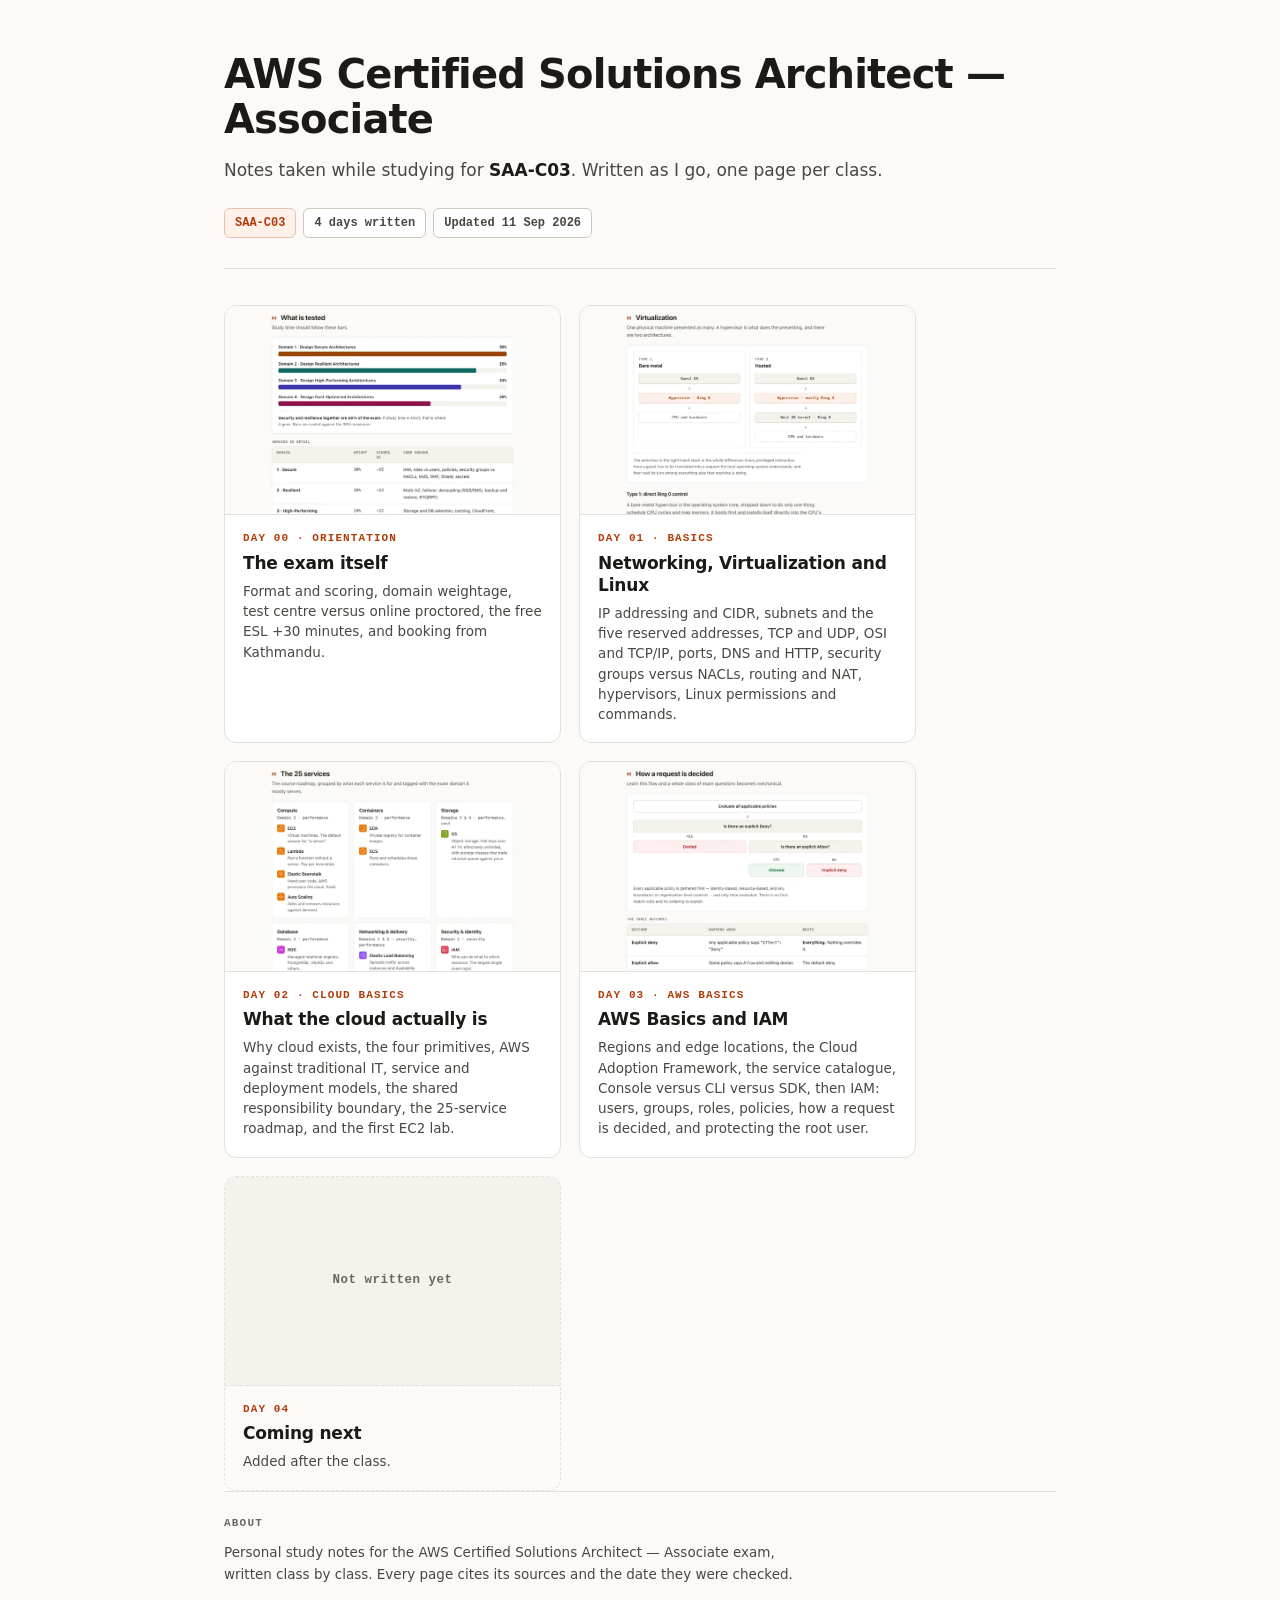
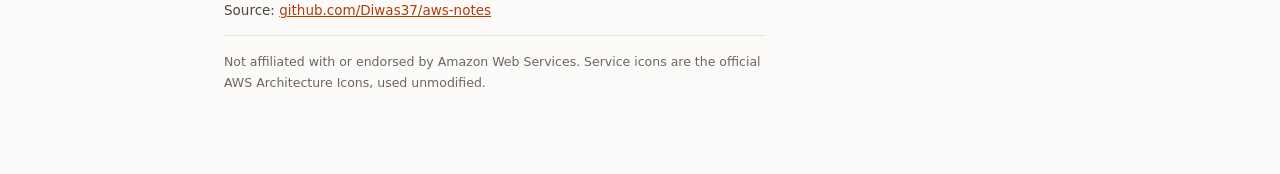
==== commit 97609df9: "Add Day 03: AWS basics and IAM Covers the [03] AWS basic section of the class doc: Regions, zones an" ====
--- a/index.html
+++ b/index.html
@@ -16,7 +16,7 @@
   <p class="sub">Notes taken while studying for <strong>SAA-C03</strong>. Written as I go, one page per class.</p>
   <div class="meta">
     <span class="chip on">SAA-C03</span>
-    <span class="chip">3 days written</span>
+    <span class="chip">4 days written</span>
     <span class="chip">Updated 11 Sep 2026</span>
   </div>
 </header>
@@ -69,11 +69,26 @@
     </a>
   </li>
 
+  <li>
+    <a class="daycard" href="day-03-aws-basics-iam.html">
+      <picture>
+        <source srcset="thumbs/day-03-dark.webp" media="(prefers-color-scheme: dark)">
+        <img class="shot" src="thumbs/day-03.webp" width="760" height="475" loading="lazy" decoding="async"
+             alt="Preview of the Day 03 page, showing the IAM policy evaluation flow from explicit deny through explicit allow to implicit deny.">
+      </picture>
+      <span class="body">
+        <span class="num">Day 03 · AWS Basics</span>
+        <span class="t">AWS Basics and IAM</span>
+        <span class="d">Regions and edge locations, the Cloud Adoption Framework, the service catalogue, Console versus CLI versus SDK, then IAM: users, groups, roles, policies, how a request is decided, and protecting the root user.</span>
+      </span>
+    </a>
+  </li>
+
   <li class="soon">
     <div class="daycard">
       <div class="placeholder">Not written yet</div>
       <span class="body">
-        <span class="num">Day 03</span>
+        <span class="num">Day 04</span>
         <span class="t">Coming next</span>
         <span class="d">Added after the class.</span>
       </span>
--- a/notes.css
+++ b/notes.css
@@ -521,3 +521,43 @@
   background:var(--sunk);border-bottom:1px dashed var(--line);
   font:600 12.5px/1.5 var(--mono);color:var(--ink-3);letter-spacing:.04em
 }
+
+/* ============================================================
+   Components added for Day 03
+   ============================================================ */
+
+/* JSON / code block (distinct from .term transcripts) */
+.code{
+  background:var(--sunk);border:1px solid var(--line);border-radius:9px;
+  padding:15px 17px;margin:0 0 8px;overflow-x:auto;white-space:pre;
+  font:13px/1.7 var(--mono);color:var(--ink-2);tab-size:2
+}
+.code b{color:var(--accent);font-weight:700}
+.code i{color:var(--good);font-style:normal}
+.code u{color:var(--ink-3);text-decoration:none}
+
+/* decision flow */
+.flow{display:flex;flex-direction:column;gap:0;margin:0;align-items:stretch}
+.flow .step,.flow .test,.flow .end{
+  border-radius:8px;padding:11px 14px;text-align:center;
+  font:600 13.5px/1.45 var(--sans);border:1px solid
+}
+.flow .step{background:var(--panel);border-color:var(--line-2);color:var(--ink)}
+.flow .test{background:var(--sunk);border-color:var(--line-2);color:var(--ink);font-weight:650}
+.flow .end.deny{background:var(--danger-soft);border-color:var(--danger-line);color:var(--danger);font-weight:700}
+.flow .end.allow{background:var(--good-soft);border-color:var(--good-line);color:var(--good);font-weight:700}
+.flow .branch{display:grid;grid-template-columns:1fr 1fr;gap:10px;align-items:start}
+.flow .lbl2{
+  font:700 11px/1.5 var(--mono);letter-spacing:.08em;text-transform:uppercase;
+  color:var(--ink-3);text-align:center;padding:6px 0 4px
+}
+.flow .down{text-align:center;color:var(--ink-3);font-size:15px;line-height:1.7}
+
+/* CAF perspective cards */
+.persp{display:grid;grid-template-columns:repeat(3,1fr);gap:12px;margin:0}
+@media(max-width:800px){.persp{grid-template-columns:repeat(2,1fr)}}
+@media(max-width:520px){.persp{grid-template-columns:1fr}}
+.persp>div{border:1px solid var(--line);border-radius:9px;padding:14px 15px;background:var(--panel)}
+.persp .pt{font-size:15px;font-weight:650;color:var(--ink);display:block;margin-bottom:4px}
+.persp .pw{font:600 11px/1.5 var(--mono);letter-spacing:.07em;text-transform:uppercase;color:var(--accent);display:block;margin-bottom:6px}
+.persp .pb{font-size:13.5px;line-height:1.5;color:var(--ink-2);margin:0}
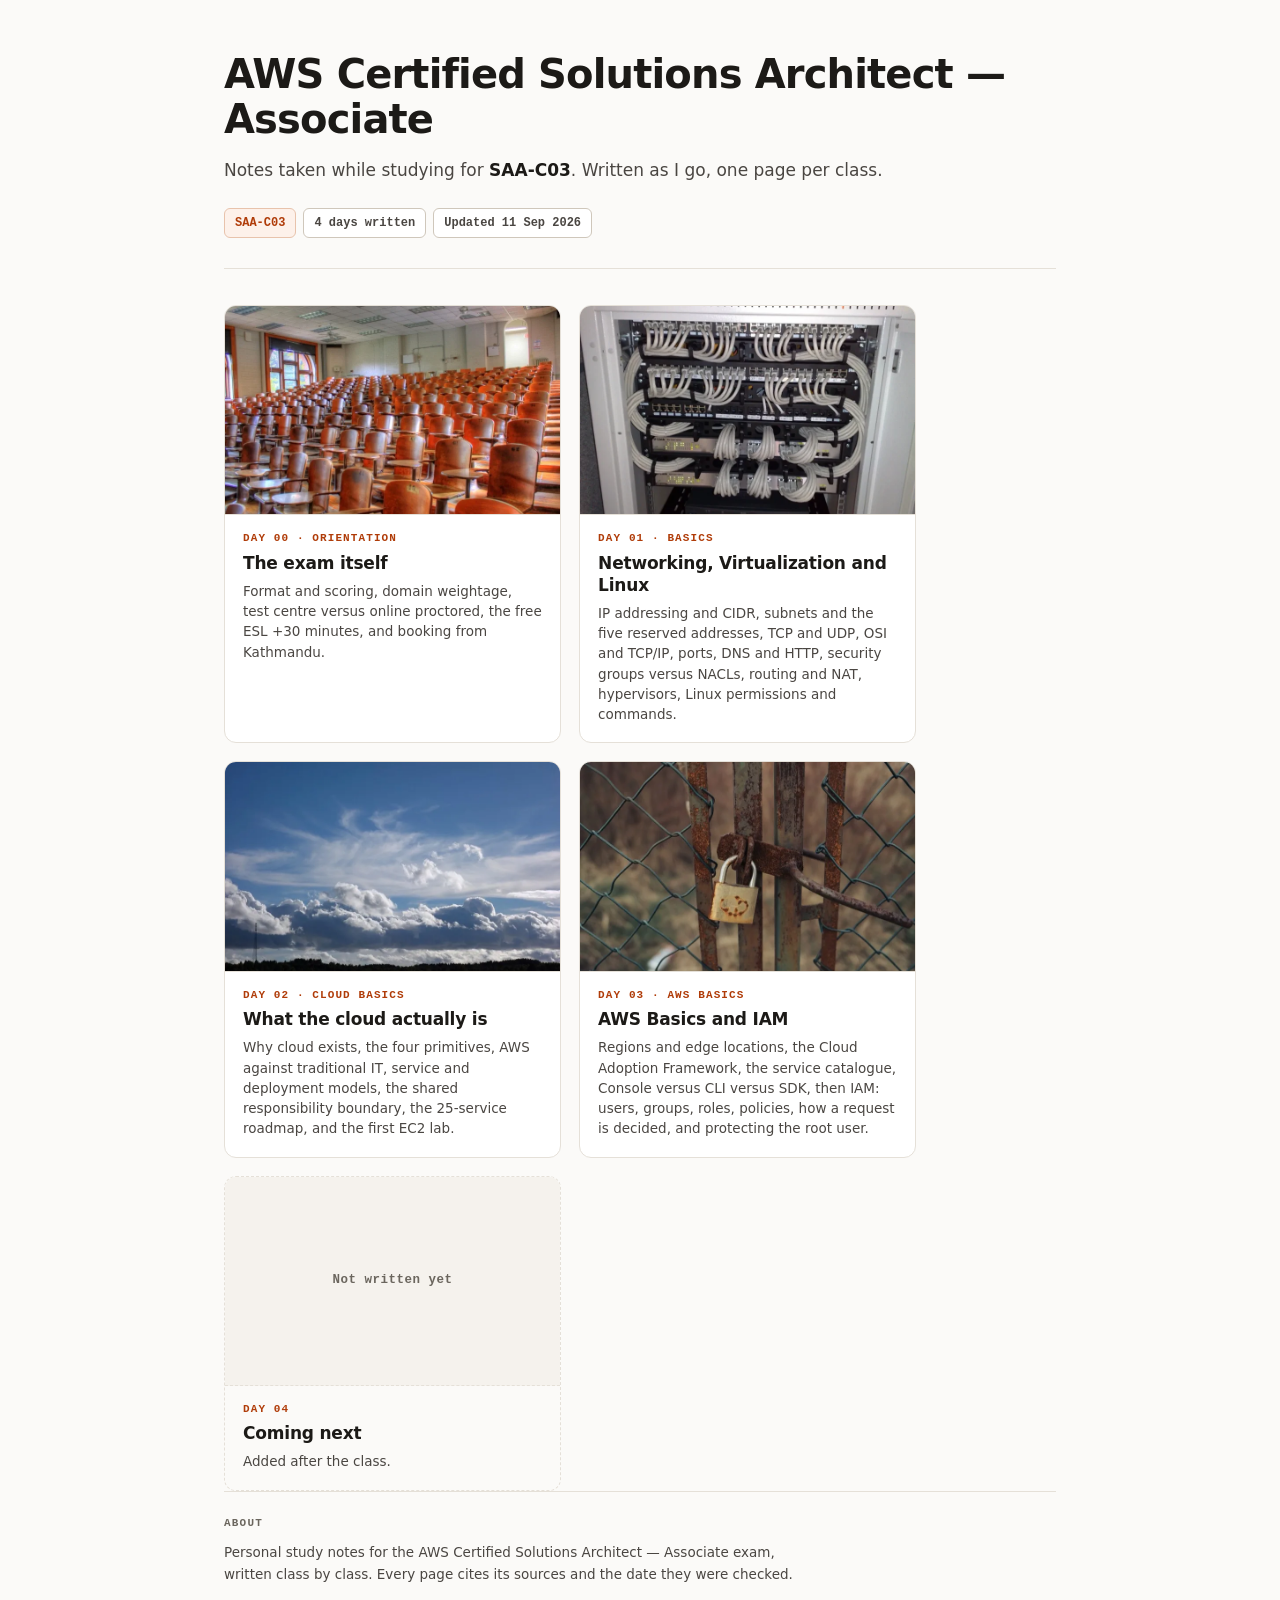
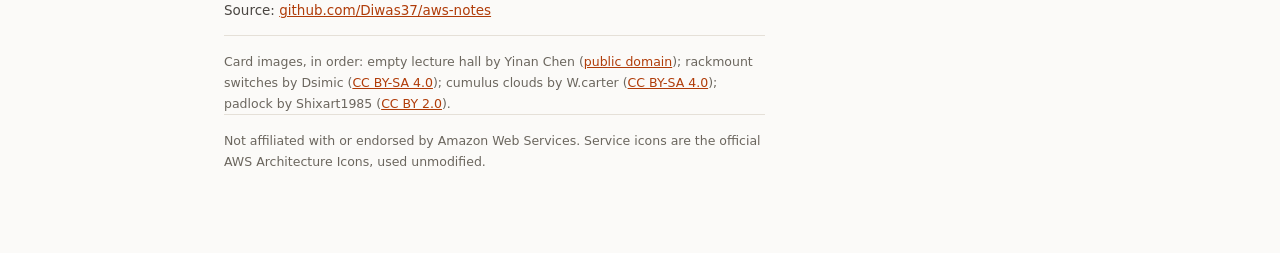
==== commit 9152b272: "Use topical photographs for the day cards instead of page screenshots Screenshot previews were legib" ====
--- a/index.html
+++ b/index.html
@@ -26,11 +26,8 @@
 <ul class="days">
   <li>
     <a class="daycard" href="day-00-orientation.html">
-      <picture>
-        <source srcset="thumbs/day-00-dark.webp" media="(prefers-color-scheme: dark)">
-        <img class="shot" src="thumbs/day-00.webp" width="760" height="475" loading="lazy" decoding="async"
-             alt="Preview of the Day 00 page, showing the four exam domains as horizontal bars with their percentage weightings.">
-      </picture>
+      <img class="shot" src="thumbs/day-00.webp" width="760" height="475" loading="lazy" decoding="async"
+             alt="An empty lecture hall with rows of seats, standing in for the exam venue.">
       <span class="body">
         <span class="num">Day 00 · Orientation</span>
         <span class="t">The exam itself</span>
@@ -41,11 +38,8 @@
 
   <li>
     <a class="daycard" href="day-01-basics.html">
-      <picture>
-        <source srcset="thumbs/day-01-dark.webp" media="(prefers-color-scheme: dark)">
-        <img class="shot" src="thumbs/day-01.webp" width="760" height="475" loading="lazy" decoding="async"
-             alt="Preview of the Day 01 page, showing the Type 1 and Type 2 hypervisor stacks side by side.">
-      </picture>
+      <img class="shot" src="thumbs/day-01.webp" width="760" height="475" loading="lazy" decoding="async"
+             alt="Rack-mounted network switches and patch panels with bundles of coloured cables.">
       <span class="body">
         <span class="num">Day 01 · Basics</span>
         <span class="t">Networking, Virtualization and Linux</span>
@@ -56,11 +50,8 @@
 
   <li>
     <a class="daycard" href="day-02-cloud-basics.html">
-      <picture>
-        <source srcset="thumbs/day-02-dark.webp" media="(prefers-color-scheme: dark)">
-        <img class="shot" src="thumbs/day-02.webp" width="760" height="475" loading="lazy" decoding="async"
-             alt="Preview of the Day 02 page, showing the 25-service roadmap as cards grouped by category with AWS service icons.">
-      </picture>
+      <img class="shot" src="thumbs/day-02.webp" width="760" height="475" loading="lazy" decoding="async"
+             alt="Cumulus clouds over a treeline against a blue sky.">
       <span class="body">
         <span class="num">Day 02 · Cloud Basics</span>
         <span class="t">What the cloud actually is</span>
@@ -71,11 +62,8 @@
 
   <li>
     <a class="daycard" href="day-03-aws-basics-iam.html">
-      <picture>
-        <source srcset="thumbs/day-03-dark.webp" media="(prefers-color-scheme: dark)">
-        <img class="shot" src="thumbs/day-03.webp" width="760" height="475" loading="lazy" decoding="async"
-             alt="Preview of the Day 03 page, showing the IAM policy evaluation flow from explicit deny through explicit allow to implicit deny.">
-      </picture>
+      <img class="shot" src="thumbs/day-03.webp" width="760" height="475" loading="lazy" decoding="async"
+             alt="A padlock securing a metal gate.">
       <span class="body">
         <span class="num">Day 03 · AWS Basics</span>
         <span class="t">AWS Basics and IAM</span>
@@ -102,6 +90,7 @@
   <h2>About</h2>
   <p>Personal study notes for the AWS Certified Solutions Architect — Associate exam, written class by class. Every page cites its sources and the date they were checked.</p>
   <p>Source: <a href="https://github.com/Diwas37/aws-notes">github.com/Diwas37/aws-notes</a></p>
+  <p class="disc">Card images, in order: empty lecture hall by Yinan Chen (<a href="https://commons.wikimedia.org/wiki/File:Gfp-lecture-hall.jpg">public domain</a>); rackmount switches by Dsimic (<a href="https://commons.wikimedia.org/wiki/File:19-inch_rackmount_Ethernet_switches_and_patch_panels.jpg">CC BY-SA 4.0</a>); cumulus clouds by W.carter (<a href="https://commons.wikimedia.org/wiki/File:Cumulus_and_cirrostratus_over_G%C3%A5seberg.jpg">CC BY-SA 4.0</a>); padlock by Shixart1985 (<a href="https://commons.wikimedia.org/wiki/File:Rusty_padlock_securing_an_old_metal_gate.jpg">CC BY 2.0</a>).</p>
   <p class="disc">Not affiliated with or endorsed by Amazon Web Services. Service icons are the official AWS Architecture Icons, used unmodified.</p>
 </footer>
 
--- a/notes.css
+++ b/notes.css
@@ -498,7 +498,6 @@
   box-shadow:0 6px 20px -10px rgba(0,0,0,.28)
 }
 @media(prefers-reduced-motion:reduce){.daycard{transition:none}.daycard:hover{transform:none}}
-.daycard picture{display:block}
 .daycard .shot{
   display:block;width:100%;height:auto;aspect-ratio:8/5;object-fit:cover;object-position:top center;
   border-bottom:1px solid var(--line);background:var(--sunk)
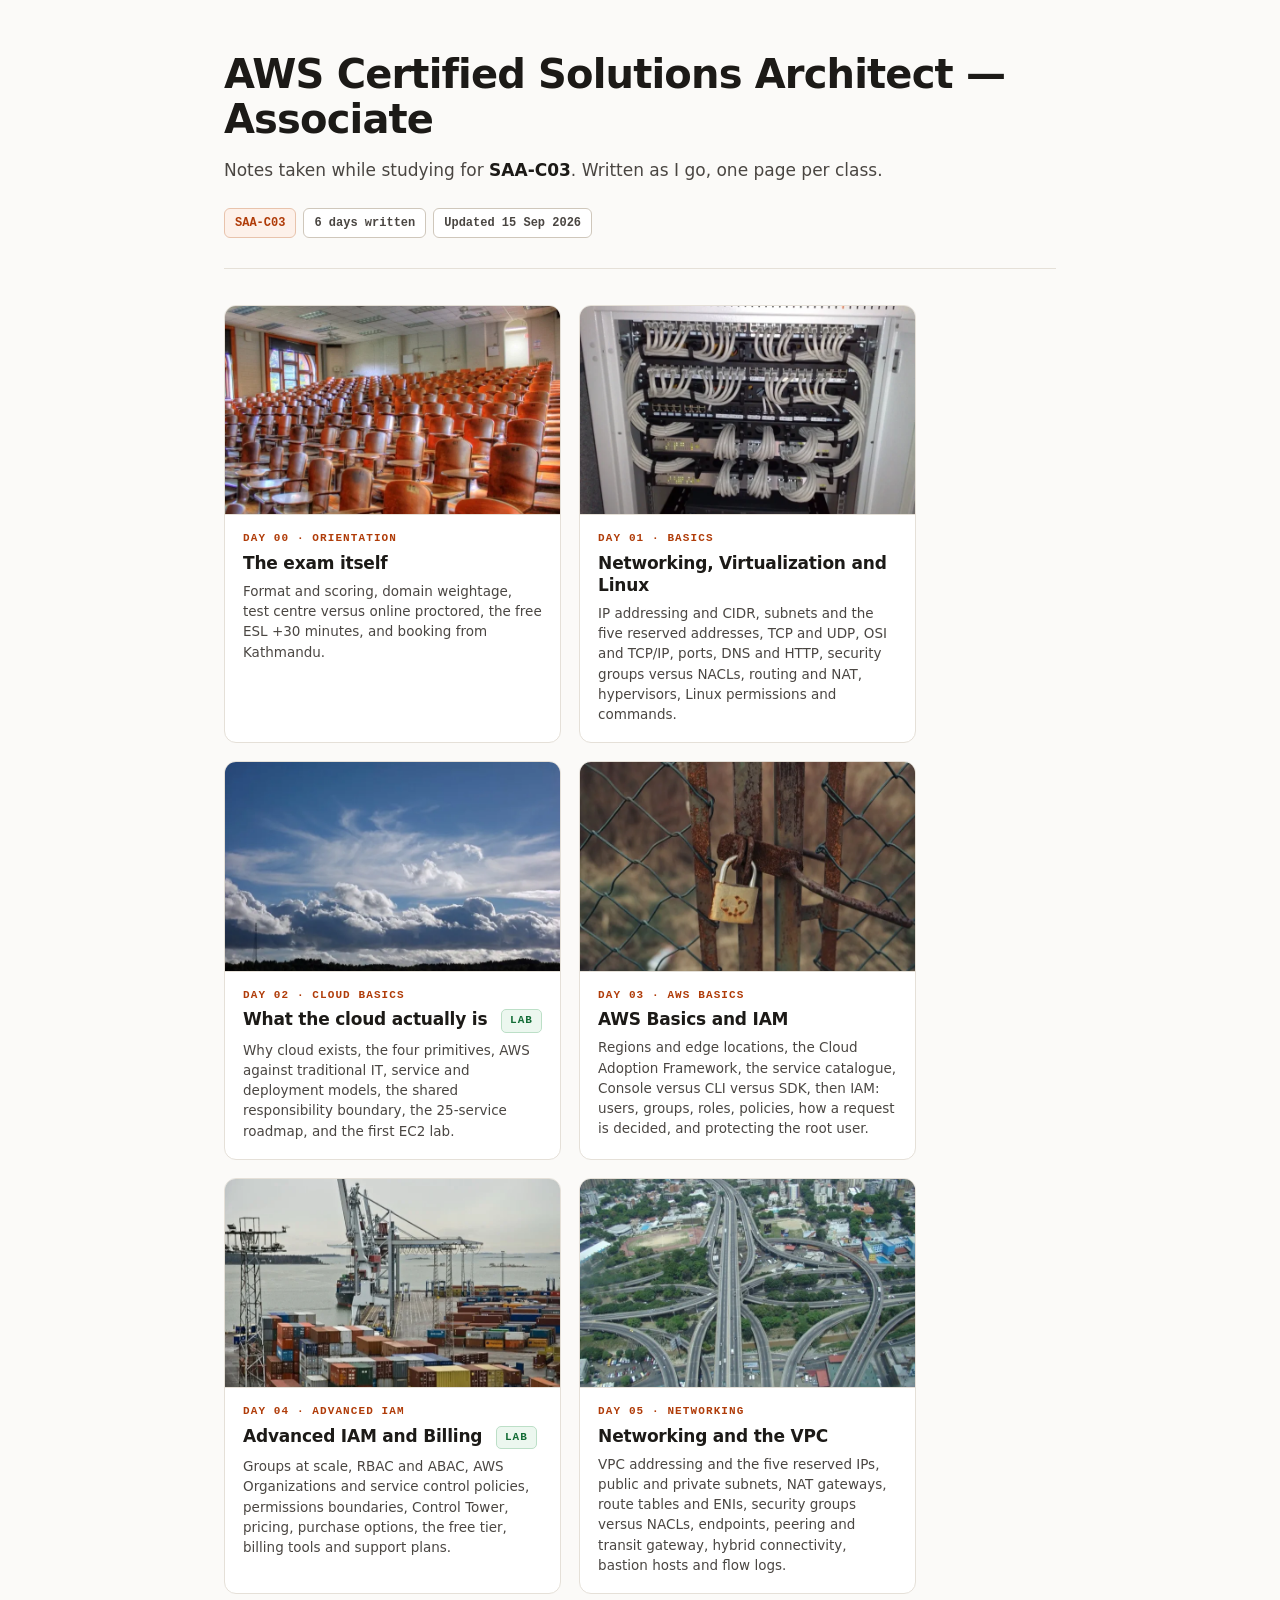
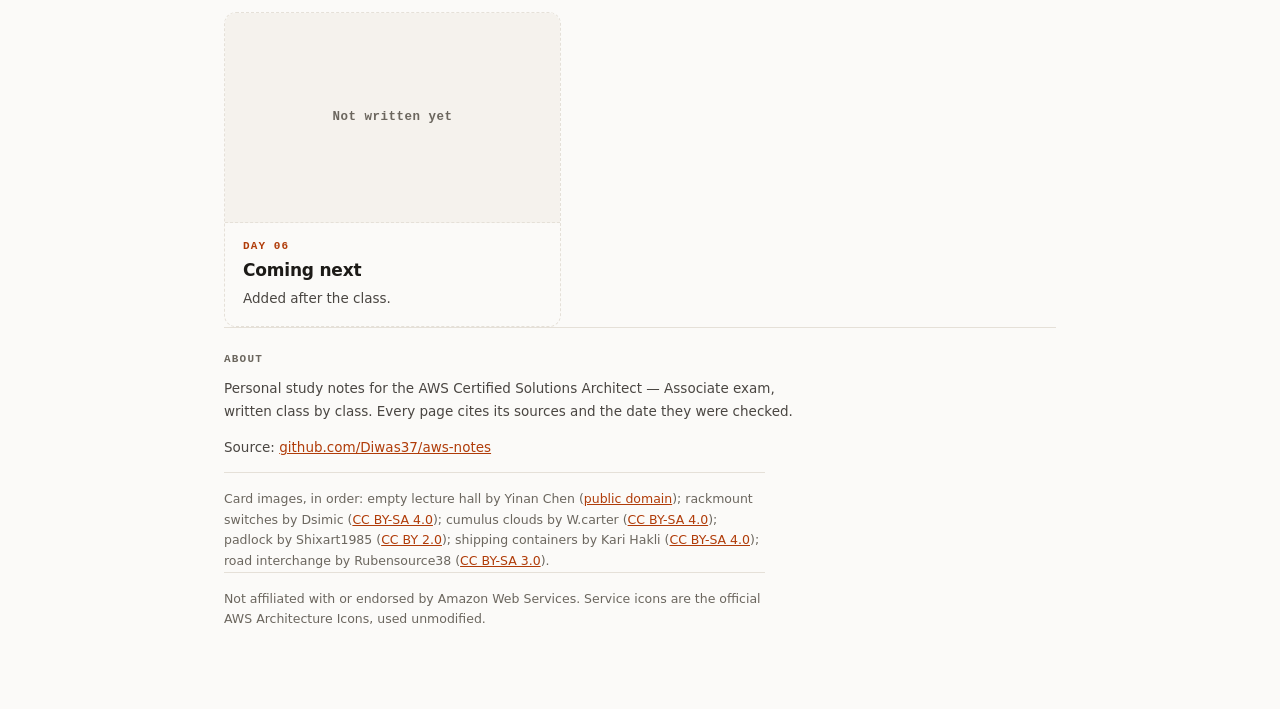
==== commit 57ea282c: "Add Day 04 and Day 05, and mark which days include a lab Day 04 (Advanced IAM and Billing) covers th" ====
--- a/index.html
+++ b/index.html
@@ -16,8 +16,8 @@
   <p class="sub">Notes taken while studying for <strong>SAA-C03</strong>. Written as I go, one page per class.</p>
   <div class="meta">
     <span class="chip on">SAA-C03</span>
-    <span class="chip">4 days written</span>
-    <span class="chip">Updated 11 Sep 2026</span>
+    <span class="chip">6 days written</span>
+    <span class="chip">Updated 15 Sep 2026</span>
   </div>
 </header>
 
@@ -54,7 +54,7 @@
              alt="Cumulus clouds over a treeline against a blue sky.">
       <span class="body">
         <span class="num">Day 02 · Cloud Basics</span>
-        <span class="t">What the cloud actually is</span>
+        <span class="t">What the cloud actually is <span class="lab">Lab</span></span>
         <span class="d">Why cloud exists, the four primitives, AWS against traditional IT, service and deployment models, the shared responsibility boundary, the 25-service roadmap, and the first EC2 lab.</span>
       </span>
     </a>
@@ -72,11 +72,35 @@
     </a>
   </li>
 
+  <li>
+    <a class="daycard" href="day-04-iam-billing.html">
+      <img class="shot" src="thumbs/day-04.webp" width="760" height="475" loading="lazy" decoding="async"
+           alt="Shipping containers stacked at a harbour, standing in for organising many AWS accounts.">
+      <span class="body">
+        <span class="num">Day 04 · Advanced IAM</span>
+        <span class="t">Advanced IAM and Billing <span class="lab">Lab</span></span>
+        <span class="d">Groups at scale, RBAC and ABAC, AWS Organizations and service control policies, permissions boundaries, Control Tower, pricing, purchase options, the free tier, billing tools and support plans.</span>
+      </span>
+    </a>
+  </li>
+
+  <li>
+    <a class="daycard" href="day-05-networking-vpc.html">
+      <img class="shot" src="thumbs/day-05.webp" width="760" height="475" loading="lazy" decoding="async"
+           alt="A multi-level road interchange photographed from above, standing in for network routing.">
+      <span class="body">
+        <span class="num">Day 05 · Networking</span>
+        <span class="t">Networking and the VPC</span>
+        <span class="d">VPC addressing and the five reserved IPs, public and private subnets, NAT gateways, route tables and ENIs, security groups versus NACLs, endpoints, peering and transit gateway, hybrid connectivity, bastion hosts and flow logs.</span>
+      </span>
+    </a>
+  </li>
+
   <li class="soon">
     <div class="daycard">
       <div class="placeholder">Not written yet</div>
       <span class="body">
-        <span class="num">Day 04</span>
+        <span class="num">Day 06</span>
         <span class="t">Coming next</span>
         <span class="d">Added after the class.</span>
       </span>
@@ -90,7 +114,7 @@
   <h2>About</h2>
   <p>Personal study notes for the AWS Certified Solutions Architect — Associate exam, written class by class. Every page cites its sources and the date they were checked.</p>
   <p>Source: <a href="https://github.com/Diwas37/aws-notes">github.com/Diwas37/aws-notes</a></p>
-  <p class="disc">Card images, in order: empty lecture hall by Yinan Chen (<a href="https://commons.wikimedia.org/wiki/File:Gfp-lecture-hall.jpg">public domain</a>); rackmount switches by Dsimic (<a href="https://commons.wikimedia.org/wiki/File:19-inch_rackmount_Ethernet_switches_and_patch_panels.jpg">CC BY-SA 4.0</a>); cumulus clouds by W.carter (<a href="https://commons.wikimedia.org/wiki/File:Cumulus_and_cirrostratus_over_G%C3%A5seberg.jpg">CC BY-SA 4.0</a>); padlock by Shixart1985 (<a href="https://commons.wikimedia.org/wiki/File:Rusty_padlock_securing_an_old_metal_gate.jpg">CC BY 2.0</a>).</p>
+  <p class="disc">Card images, in order: empty lecture hall by Yinan Chen (<a href="https://commons.wikimedia.org/wiki/File:Gfp-lecture-hall.jpg">public domain</a>); rackmount switches by Dsimic (<a href="https://commons.wikimedia.org/wiki/File:19-inch_rackmount_Ethernet_switches_and_patch_panels.jpg">CC BY-SA 4.0</a>); cumulus clouds by W.carter (<a href="https://commons.wikimedia.org/wiki/File:Cumulus_and_cirrostratus_over_G%C3%A5seberg.jpg">CC BY-SA 4.0</a>); padlock by Shixart1985 (<a href="https://commons.wikimedia.org/wiki/File:Rusty_padlock_securing_an_old_metal_gate.jpg">CC BY 2.0</a>); shipping containers by Kari Hakli (<a href="https://commons.wikimedia.org/wiki/File:Shipping_containers_at_West_Harbour_in_J%C3%A4tk%C3%A4saari,_Helsinki,_Finland,_2008_October.jpg">CC BY-SA 4.0</a>); road interchange by Rubensource38 (<a href="https://commons.wikimedia.org/wiki/File:Interception_the_Spider_,caracas.jpg">CC BY-SA 3.0</a>).</p>
   <p class="disc">Not affiliated with or endorsed by Amazon Web Services. Service icons are the official AWS Architecture Icons, used unmodified.</p>
 </footer>
 
--- a/notes.css
+++ b/notes.css
@@ -560,3 +560,24 @@
 .persp .pt{font-size:15px;font-weight:650;color:var(--ink);display:block;margin-bottom:4px}
 .persp .pw{font:600 11px/1.5 var(--mono);letter-spacing:.07em;text-transform:uppercase;color:var(--accent);display:block;margin-bottom:6px}
 .persp .pb{font-size:13.5px;line-height:1.5;color:var(--ink-2);margin:0}
+
+/* "Lab" badge on day cards and page headers */
+.daycard .lab,.chip.lab{
+  display:inline-block;font:700 11px/1.4 var(--mono);letter-spacing:.09em;
+  text-transform:uppercase;color:var(--good);background:var(--good-soft);
+  border:1px solid var(--good-line);padding:3px 8px;border-radius:5px
+}
+.daycard .lab{margin-left:8px;vertical-align:2px}
+.chip.lab{padding:6px 10px;border-radius:6px}
+
+/* pricing / purchase option cards */
+.buy{display:grid;grid-template-columns:repeat(4,1fr);gap:11px;margin:0}
+@media(max-width:860px){.buy{grid-template-columns:repeat(2,1fr)}}
+@media(max-width:480px){.buy{grid-template-columns:1fr}}
+.buy>div{border:1px solid var(--line);border-radius:9px;padding:14px;background:var(--panel)}
+.buy .bn{display:block;font:700 11.5px/1.4 var(--mono);letter-spacing:.07em;text-transform:uppercase;margin-bottom:9px}
+.buy ul{margin:0;padding-left:16px;font-size:13px;color:var(--ink-2)}
+.buy li{margin-bottom:5px}
+.buy li:last-child{margin-bottom:0}
+.buy .b1 .bn{color:var(--note)} .buy .b2 .bn{color:var(--good)}
+.buy .b3 .bn{color:var(--danger)} .buy .b4 .bn{color:var(--accent)}
